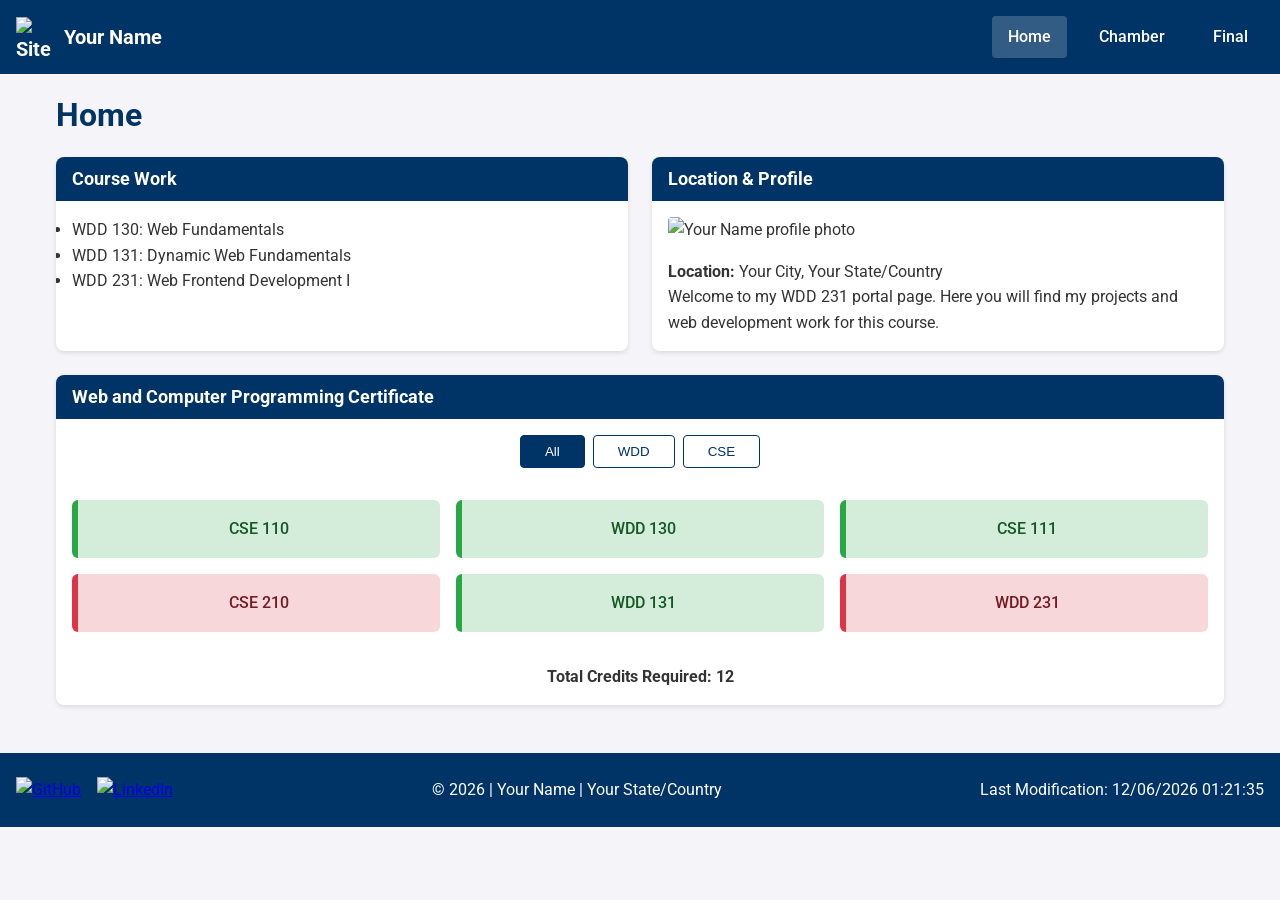
==== index.html @ f5734b42 "edit" ====
<!DOCTYPE html>
<html lang="en">
<head>
    <meta charset="UTF-8">
    <meta name="viewport" content="width=device-width, initial-scale=1.0">
    <title>WDD 231 - Home Page | Gad Cerda</title>
    <meta name="description" content="WDD 231 Course Home Page featuring student profile, location, certificates, and course work.">
    <meta name="author" content="my Name">
    
    <!-- Preconnect & Google Fonts -->
    <link rel="preconnect" href="https://fonts.googleapis.com">
    <link rel="preconnect" href="https://fonts.gstatic.com" crossorigin>
    <link href="https://fonts.googleapis.com/css2?family=Roboto:wght@400;500;700&display=swap" rel="stylesheet">
    
    <!-- Stylesheets -->
    <link rel="stylesheet" href="styles/normalize.css">
    <link rel="stylesheet" href="styles/small.css">
    <link rel="stylesheet" href="styles/larger.css">
    
    <!-- Scripts -->
    <script src="scripts/navigation.js" defer></script>
    <script src="scripts/date.js" defer></script>
    <script src="scripts/course.js" defer></script>
</head>
<body>
    <header>
        <div class="brand">
            <img src="images/logo.svg" alt="Site Logo" width="40" height="40">
            <span>Your Name</span>
        </div>
        <button id="hamburger" aria-label="Toggle Navigation Menu">
            <span></span>
            <span></span>
            <span></span>
        </button>
        <nav id="primary-nav">
            <ul>
                <li class="active"><a href="index.html">Home</a></li>
                <li><a href="chamber/index.html">Chamber</a></li>
                <li><a href="final/index.html">Final</a></li>
            </ul>
        </nav>
    </header>

    <main>
        <h1>Home</h1>
        <div class="grid-container">
            <!-- Section 1: About Me / Course Work -->
            <section class="card">
                <h2>Course Work</h2>
                <div class="card-content">
                    <ul>
                        <li>WDD 130: Web Fundamentals</li>
                        <li>WDD 131: Dynamic Web Fundamentals</li>
                        <li>WDD 231: Web Frontend Development I</li>
                    </ul>
                </div>
            </section>

            <!-- Section 2: Student Profile / Location -->
            <section class="card">
                <h2>Location & Profile</h2>
                <div class="card-content profile-container">
                    <img src="images/profile.webp" alt="Your Name profile photo" width="200" height="200" loading="lazy">
                    <p><strong>Location:</strong> Your City, Your State/Country</p>
                    <p>Welcome to my WDD 231 portal page. Here you will find my projects and web development work for this course.</p>
                </div>
            </section>

            <!-- Section 3: Web and Computer Programming Certificate & Courses -->
            <section class="card full-width">
                <h2>Web and Computer Programming Certificate</h2>
                <div class="filter-buttons">
                    <button id="all-btn" class="active-filter">All</button>
                    <button id="wdd-btn">WDD</button>
                    <button id="cse-btn">CSE</button>
                </div>
                <div id="course-list" class="course-grid">
                    <!-- Dynamic courses will be rendered here by course.js -->
                </div>
                <div class="credit-total">
                    <p>Total Credits Required: <span id="total-credits">0</span></p>
                </div>
            </section>
        </div>
    </main>

    <footer>
        <div class="footer-social">
            <a href="https://github.com/yourusername" target="_blank" rel="noopener" aria-label="GitHub Repository">
                <img src="images/github-icon.svg" alt="GitHub" width="24" height="24">
            </a>
            <a href="https://linkedin.com/in/yourusername" target="_blank" rel="noopener" aria-label="LinkedIn Profile">
                <img src="images/linkedin-icon.svg" alt="LinkedIn" width="24" height="24">
            </a>
        </div>
        <div class="footer-info">
            <p>&copy; <span id="currentyear"></span> | Your Name | Your State/Country</p>
        </div>
        <div class="footer-modified">
            <p id="lastModified"></p>
        </div>
    </footer>
</body>
</html>
---- styles/small.css ----
:root {
    --primary-color: #003366;
    --secondary-color: #006699;
    --accent-color: #e6f2ff;
    --completed-bg: #d4edda;
    --completed-border: #28a745;
    --completed-text: #155724;
    --incomplete-bg: #f8d7da;
    --incomplete-border: #dc3545;
    --incomplete-text: #721c24;
    --text-color: #333333;
    --bg-color: #f4f4f9;
    --font-family: 'Roboto', sans-serif;
}

* {
    box-sizing: border-box;
    margin: 0;
    padding: 0;
}

body {
    font-family: var(--font-family);
    color: var(--text-color);
    background-color: var(--bg-color);
    line-height: 1.6;
}

/* Header & Navigation */
header {
    background-color: var(--primary-color);
    color: white;
    display: flex;
    justify-content: space-between;
    align-items: center;
    padding: 1rem;
    position: relative;
}

.brand {
    display: flex;
    align-items: center;
    gap: 0.5rem;
    font-size: 1.25rem;
    font-weight: 700;
}

#hamburger {
    display: flex;
    flex-direction: column;
    justify-content: space-around;
    width: 30px;
    height: 25px;
    background: transparent;
    border: none;
    cursor: pointer;
}

#hamburger span {
    width: 100%;
    height: 3px;
    background-color: white;
    transition: all 0.3s ease;
}

nav {
    display: none;
    position: absolute;
    top: 100%;
    left: 0;
    width: 100%;
    background-color: var(--secondary-color);
    z-index: 1000;
}

nav.open {
    display: block;
}

nav ul {
    list-style: none;
}

nav a {
    display: block;
    padding: 0.75rem 1rem;
    color: white;
    text-decoration: none;
    font-weight: 500;
}

nav a:hover {
    background-color: rgba(255, 255, 255, 0.2);
}

nav li.active a {
    background-color: rgba(0, 0, 0, 0.3);
    border-left: 4px solid white;
}

/* Main Layout */
main {
    padding: 1rem;
    max-width: 1200px;
    margin: 0 auto;
}

h1 {
    margin-bottom: 1rem;
    color: var(--primary-color);
}

.grid-container {
    display: grid;
    grid-template-columns: 1fr;
    gap: 1.5rem;
}

.card {
    background: white;
    border-radius: 8px;
    box-shadow: 0 2px 5px rgba(0,0,0,0.1);
    overflow: hidden;
}

.card h2 {
    background-color: var(--primary-color);
    color: white;
    padding: 0.5rem 1rem;
    font-size: 1.1rem;
}

.card-content {
    padding: 1rem;
}

.profile-container img {
    width: 100%;
    max-width: 200px;
    height: auto;
    border-radius: 4px;
    margin-bottom: 1rem;
}

/* Certificate & Filter Buttons */
.filter-buttons {
    display: flex;
    justify-content: center;
    gap: 0.5rem;
    padding: 1rem;
}

.filter-buttons button {
    padding: 0.5rem 1.5rem;
    border: 1px solid var(--primary-color);
    background-color: white;
    color: var(--primary-color);
    border-radius: 4px;
    cursor: pointer;
    font-weight: 500;
}

.filter-buttons button.active-filter,
.filter-buttons button:hover {
    background-color: var(--primary-color);
    color: white;
}

.course-grid {
    display: grid;
    grid-template-columns: 1fr;
    gap: 1rem;
    padding: 1rem;
}

.course-card {
    padding: 1rem;
    border-radius: 6px;
    border-left: 6px solid;
    font-weight: 500;
    text-align: center;
}

.course-card.completed {
    background-color: var(--completed-bg);
    border-color: var(--completed-border);
    color: var(--completed-text);
}

.course-card.incomplete {
    background-color: var(--incomplete-bg);
    border-color: var(--incomplete-border);
    color: var(--incomplete-text);
}

.credit-total {
    text-align: center;
    padding: 1rem;
    font-weight: 700;
}

/* Footer */
footer {
    background-color: var(--primary-color);
    color: white;
    padding: 1.5rem 1rem;
    margin-top: 2rem;
    display: flex;
    flex-direction: column;
    align-items: center;
    gap: 1rem;
    text-align: center;
}

.footer-social {
    display: flex;
    gap: 1rem;
}
---- styles/larger.css ----
@media (min-width: 768px) {
    #hamburger {
        display: none;
    }

    nav {
        display: block;
        position: static;
        width: auto;
        background-color: transparent;
    }

    nav ul {
        display: flex;
        gap: 1rem;
    }

    nav a {
        padding: 0.5rem 1rem;
        border-radius: 4px;
    }

    nav li.active a {
        border-left: none;
        background-color: rgba(255, 255, 255, 0.2);
    }

    .grid-container {
        grid-template-columns: 1fr 1fr;
    }

    .full-width {
        grid-column: 1 / -1;
    }

    .course-grid {
        grid-template-columns: repeat(3, 1fr);
    }

    footer {
        flex-direction: row;
        justify-content: space-between;
    }
}
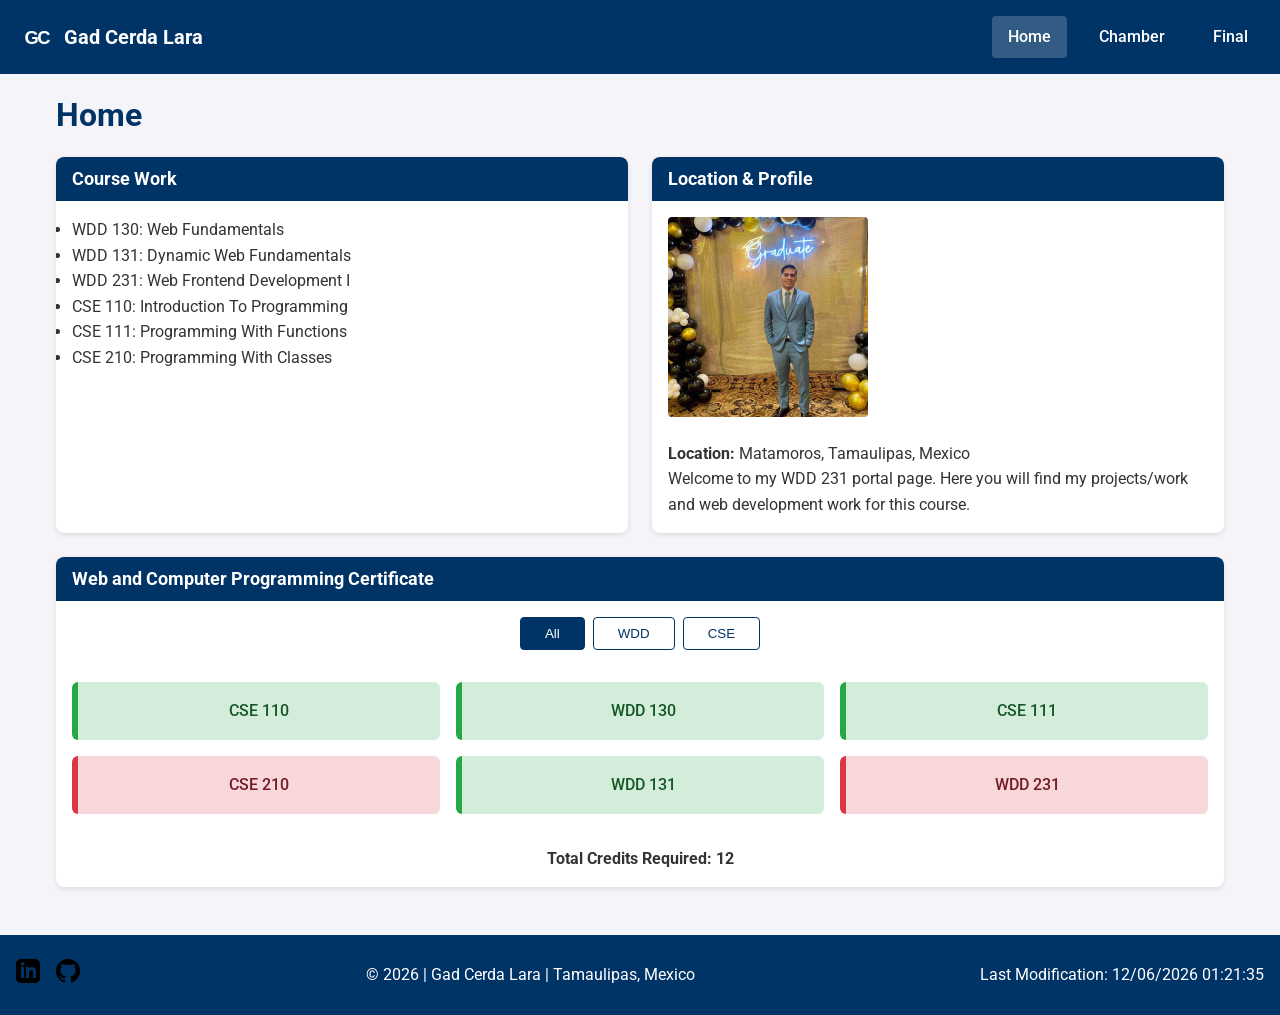
==== commit 79f36ec4: "edit" ====
--- a/index.html
+++ b/index.html
@@ -26,7 +26,7 @@
     <header>
         <div class="brand">
             <img src="images/logo.svg" alt="Site Logo" width="40" height="40">
-            <span>Your Name</span>
+            <span>Gad Cerda Lara</span>
         </div>
         <button id="hamburger" aria-label="Toggle Navigation Menu">
             <span></span>
@@ -53,6 +53,9 @@
                         <li>WDD 130: Web Fundamentals</li>
                         <li>WDD 131: Dynamic Web Fundamentals</li>
                         <li>WDD 231: Web Frontend Development I</li>
+                        <li>CSE 110: Introduction To Programming</li>
+                        <li>CSE 111: Programming With Functions</li>
+                        <li>CSE 210: Programming With Classes</li>
                     </ul>
                 </div>
             </section>
@@ -61,9 +64,9 @@
             <section class="card">
                 <h2>Location & Profile</h2>
                 <div class="card-content profile-container">
-                    <img src="images/profile.webp" alt="Your Name profile photo" width="200" height="200" loading="lazy">
-                    <p><strong>Location:</strong> Your City, Your State/Country</p>
-                    <p>Welcome to my WDD 231 portal page. Here you will find my projects and web development work for this course.</p>
+                    <img src="images/profile.jpg" alt="Gad Cerda Lara profile photo" width="200" height="200" loading="lazy">
+                    <p><strong>Location:</strong> Matamoros, Tamaulipas, Mexico</p>
+                    <p>Welcome to my WDD 231 portal page. Here you will find my projects/work and web development work for this course.</p>
                 </div>
             </section>
 
@@ -88,14 +91,14 @@
     <footer>
         <div class="footer-social">
             <a href="https://github.com/yourusername" target="_blank" rel="noopener" aria-label="GitHub Repository">
-                <img src="images/github-icon.svg" alt="GitHub" width="24" height="24">
+                <img src="images/github.svg" alt="GitHub" width="24" height="24">
             </a>
             <a href="https://linkedin.com/in/yourusername" target="_blank" rel="noopener" aria-label="LinkedIn Profile">
-                <img src="images/linkedin-icon.svg" alt="LinkedIn" width="24" height="24">
+                <img src="images/linkedin.svg" alt="LinkedIn" width="24" height="24">
             </a>
         </div>
         <div class="footer-info">
-            <p>&copy; <span id="currentyear"></span> | Your Name | Your State/Country</p>
+            <p>&copy; <span id="currentyear"></span> | Gad Cerda Lara | Tamaulipas, Mexico</p>
         </div>
         <div class="footer-modified">
             <p id="lastModified"></p>
